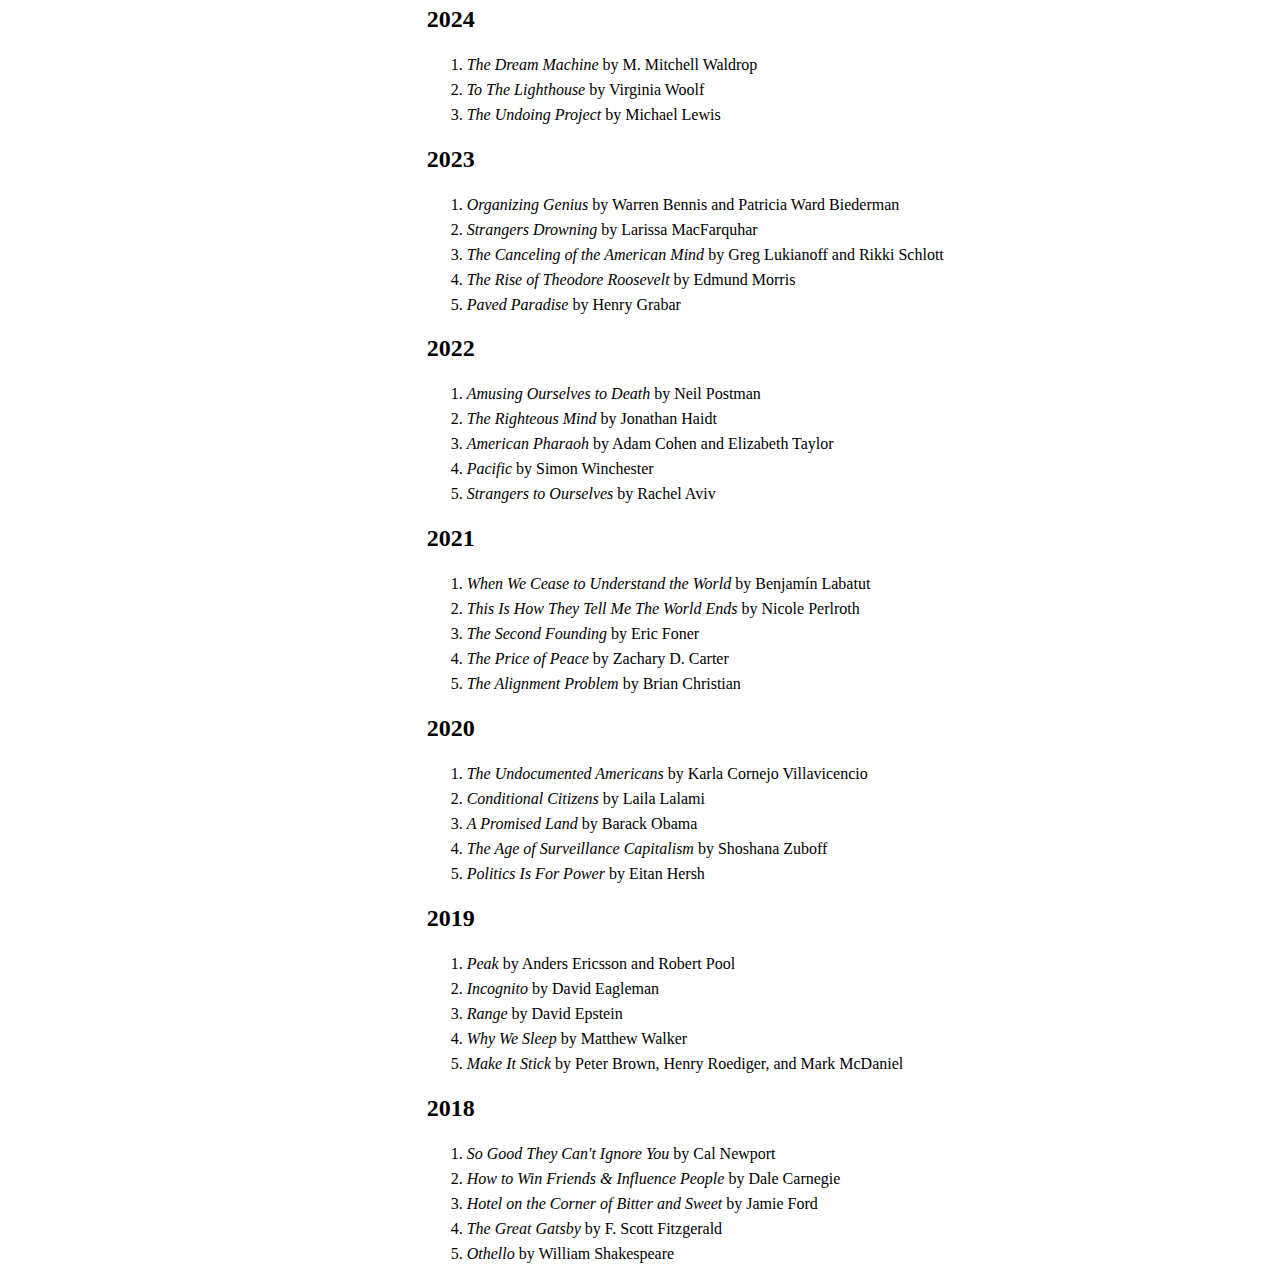
==== books.html @ 9fc59693 "Add research page, clarify research interests" ====
<!DOCTYPE html>
<html lang="en">
<head>
    <meta charset="UTF-8">
    <link rel="stylesheet" href="styles/index.css">
    <meta name="viewport" content="width=device-width, initial-scale=1.0">
    <title>Alex Dean</title>
</head>

<body>
    
    <div class="front-page">
        <div class="page-navigation">
            <a href="books.html">Books</a> <br/>
            <a href="engineering.html">Engineering</a> <br/>
            <a href="research.html">Research</a>
        </div>
    
        <div class="page-description">
            <h1>Alex Dean</h1>
            <a href="index.html">Back</a>
        
            <p>There's nothing quite like a book that changes how you see the world. There's 
                nothing quite like perceiving life through some unspoken lens, and then having 
                some elegant idea change that perception. Books like that are the stuff of magic.
            </p>

            <p>The purpose of this page is to serve as a resource for others hoping to be 
                transformed. For each year, I selected the top five books (from the roughly 
                40 to 50 books I typically get through) that have influenced me the most. While 
                my selections are susceptible to my inherent biases of what is important, as well 
                as my prevailing interests and attitudes of the time, I hope this page will be 
                useful for others willing to indulge their curiosities to the furthest extent.
            </p>
            
            <hr>

            <h2>2024</h2>
            <ol>
                <li><i>The Dream Machine</i> by M. Mitchell Waldrop</li> 
                <li><i>To The Lighthouse</i> by Virginia Woolf</li> 
                <li><i>The Undoing Project</i> by Michael Lewis</li> 
            </ol>

            <h2>2023</h2>
            <ol>
                <li><i>Organizing Genius</i> by Warren Bennis and Patricia Ward Biederman</li> 
                <li><i>Strangers Drowning</i> by Larissa MacFarquhar</li> 
                <li><i>The Canceling of the American Mind</i> by Greg Lukianoff and Rikki Schlott</li>
                <li><i>The Rise of Theodore Roosevelt</i> by Edmund Morris</li>
                <li><i>Paved Paradise</i> by Henry Grabar</li>
            </ol>

            <h2>2022</h2>
            <ol>
                <li><i>Amusing Ourselves to Death</i> by Neil Postman</li> 
                <li><i>The Righteous Mind</i> by Jonathan Haidt</li>
                <li><i>American Pharaoh</i> by Adam Cohen and Elizabeth Taylor</li>
                <li><i>Pacific</i> by Simon Winchester</li>
                <li><i>Strangers to Ourselves</i> by Rachel Aviv</li>
            </ol>

            <h2>2021</h2>
            <ol>
                <li><i>When We Cease to Understand the World</i> by Benjamín Labatut</li> 
                <li><i>This Is How They Tell Me The World Ends</i> by Nicole Perlroth</li>
                <li><i>The Second Founding</i> by Eric Foner</li>
                <li><i>The Price of Peace</i> by Zachary D. Carter</li>
                <li><i>The Alignment Problem</i> by Brian Christian</li>
            </ol>

            <h2>2020</h2>
            <ol>
                <li><i>The Undocumented Americans</i> by Karla Cornejo Villavicencio</li> 
                <li><i>Conditional Citizens</i> by Laila Lalami</li>
                <li><i>A Promised Land</i> by Barack Obama</li>
                <li><i>The Age of Surveillance Capitalism</i> by Shoshana Zuboff</li>
                <li><i>Politics Is For Power</i> by Eitan Hersh</li>
            </ol>

            <h2>2019</h2>
            <ol>
                <li><i>Peak</i> by Anders Ericsson and Robert Pool</li>
                <li><i>Incognito</i> by David Eagleman</li>
                <li><i>Range</i> by David Epstein</li>
                <li><i>Why We Sleep</i> by Matthew Walker</li>
                <li><i>Make It Stick</i> by Peter Brown, Henry Roediger, and Mark McDaniel</li>
            </ol>

            <h2>2018</h2>
            <ol>
                <li><i>So Good They Can't Ignore You</i> by Cal Newport</li> 
                <li><i>How to Win Friends & Influence People</i> by Dale Carnegie</li>
                <li><i>Hotel on the Corner of Bitter and Sweet</i> by Jamie Ford</li>
                <li><i>The Great Gatsby</i> by F. Scott Fitzgerald</li>
                <li><i>Othello</i> by William Shakespeare</li>
            </ol>
        </div>
    </div>
</body>
</html>
---- styles/index.css ----
.front-page {
    position: absolute;
    left: 50%;
    top: 50%;
    -webkit-transform: translate(-50%, -50%);
    transform: translate(-50%, -50%);
    line-height: 25px;
    display: flex;
}

.page-description {
    flex: 5;
}

.page-navigation {
    padding-top: 2.5%;
    flex: 1;
}
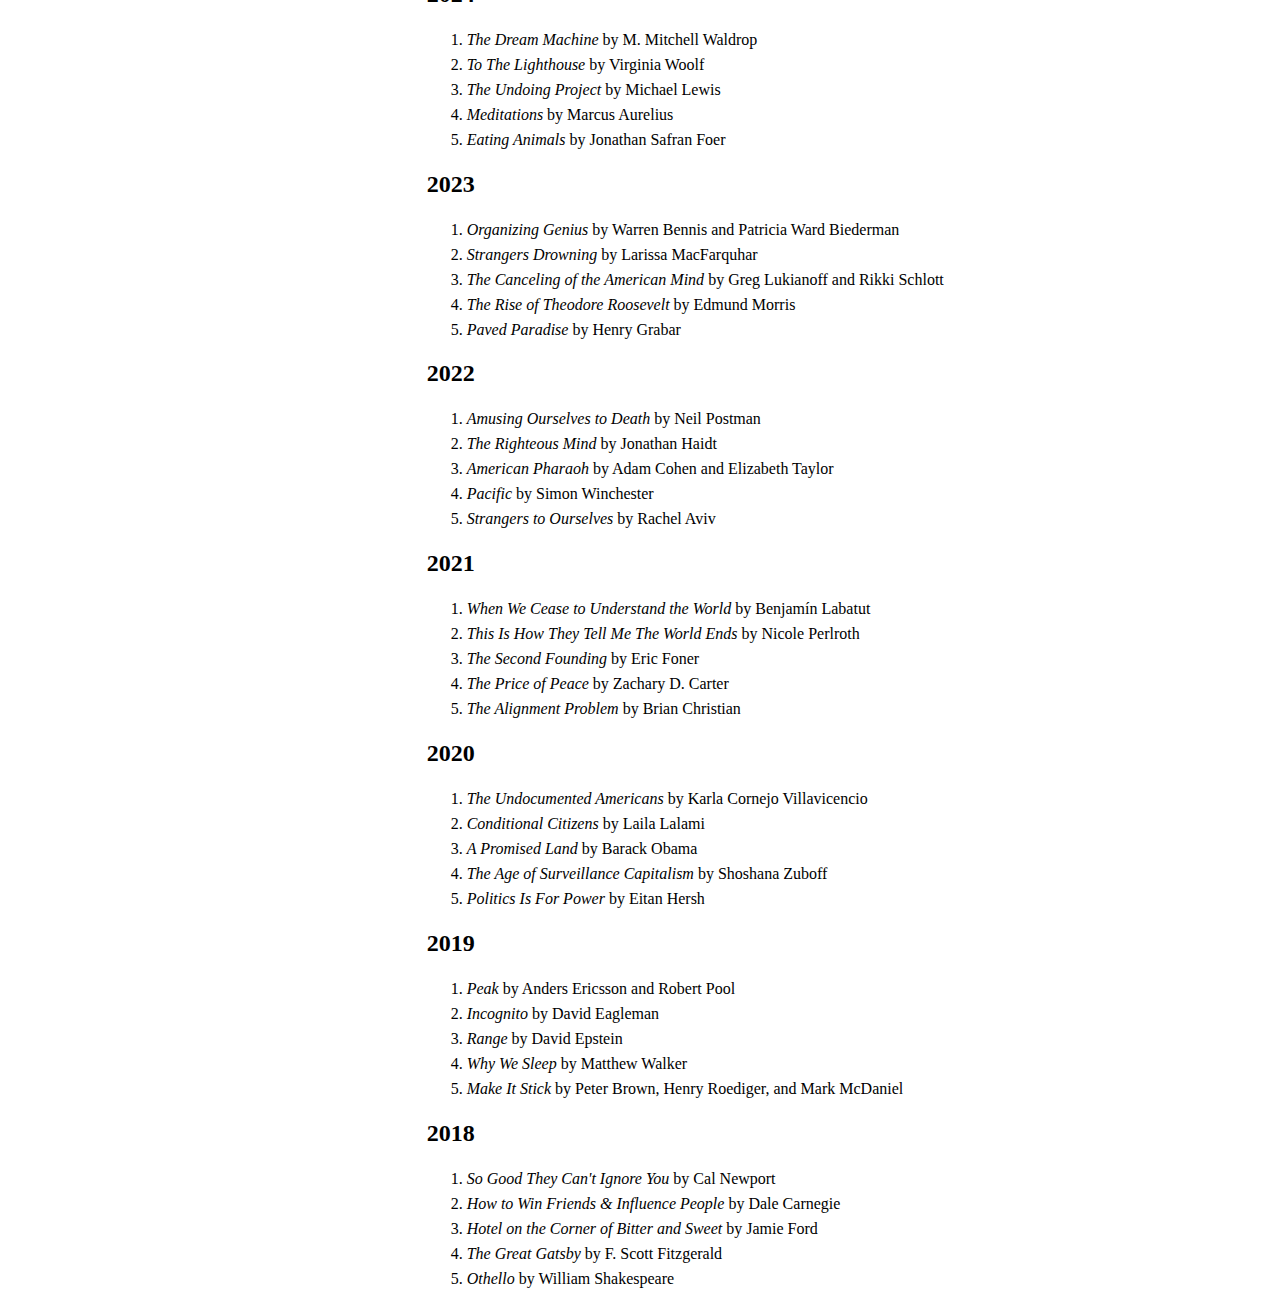
==== commit 5edf2ed7: "Add 2024 books" ====
--- a/books.html
+++ b/books.html
@@ -20,17 +20,19 @@
             <h1>Alex Dean</h1>
             <a href="index.html">Back</a>
         
-            <p>There's nothing quite like a book that changes how you see the world. There's 
+            <p>
+                There's nothing quite like a book that changes how you see the world. There's 
                 nothing quite like perceiving life through some unspoken lens, and then having 
                 some elegant idea change that perception. Books like that are the stuff of magic.
             </p>
 
-            <p>The purpose of this page is to serve as a resource for others hoping to be 
-                transformed. For each year, I selected the top five books (from the roughly 
-                40 to 50 books I typically get through) that have influenced me the most. While 
-                my selections are susceptible to my inherent biases of what is important, as well 
-                as my prevailing interests and attitudes of the time, I hope this page will be 
-                useful for others willing to indulge their curiosities to the furthest extent.
+            <p>
+                The purpose of this page is to serve as a resource for others hoping to be 
+                transformed. For each year, I selected the top five books that have influenced me 
+                the most. While my selections are susceptible to my inherent biases of what is 
+                important, as well as my prevailing interests and attitudes of the time, I hope 
+                this page will be useful for others willing to indulge their curiosities to the 
+                furthest extent.
             </p>
             
             <hr>
@@ -40,6 +42,8 @@
                 <li><i>The Dream Machine</i> by M. Mitchell Waldrop</li> 
                 <li><i>To The Lighthouse</i> by Virginia Woolf</li> 
                 <li><i>The Undoing Project</i> by Michael Lewis</li> 
+                <li><i>Meditations</i> by Marcus Aurelius</li>
+                <li><i>Eating Animals</i> by Jonathan Safran Foer</li>
             </ol>
 
             <h2>2023</h2>
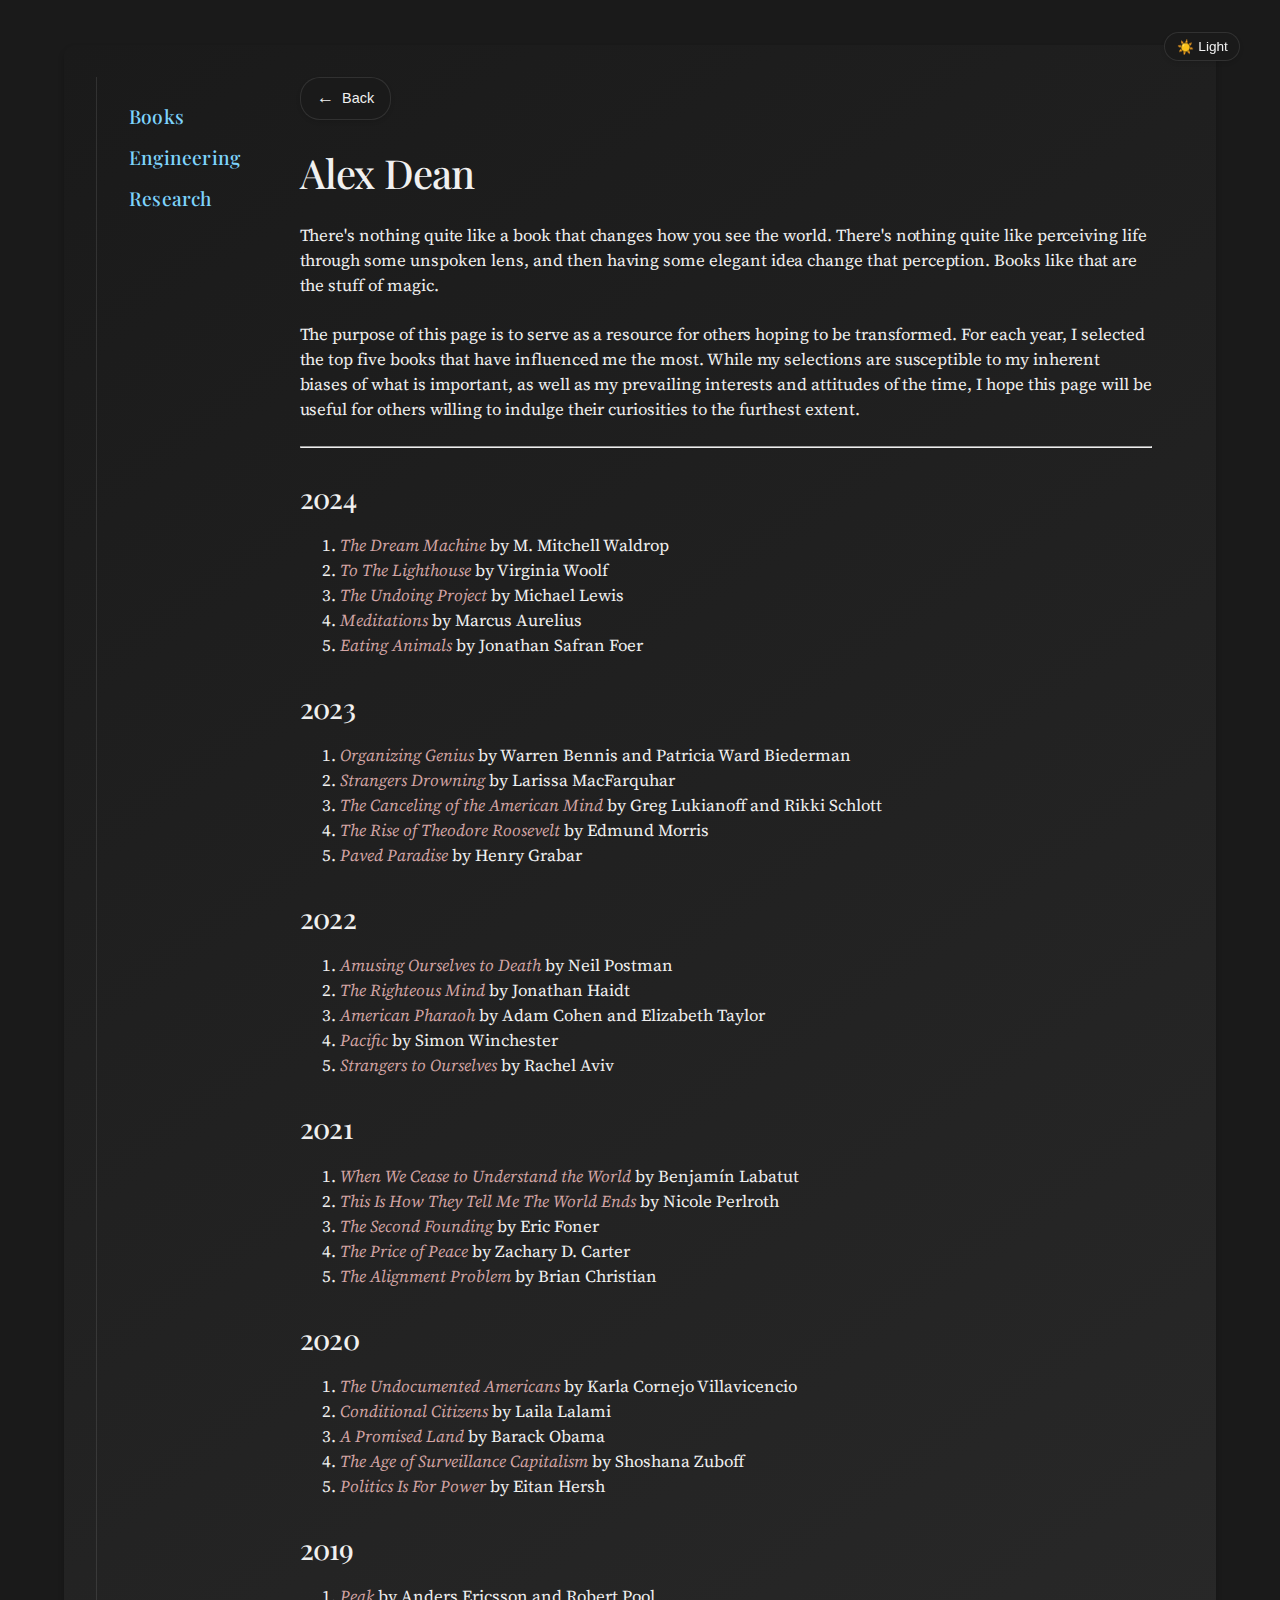
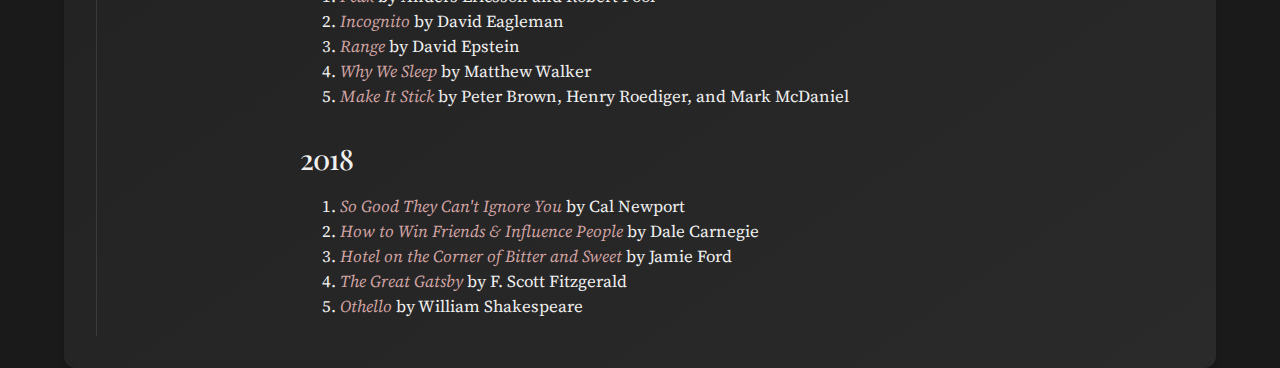
==== commit e12b33f4: "Overhaul website styling and interactivity" ====
--- a/books.html
+++ b/books.html
@@ -5,9 +5,24 @@
     <link rel="stylesheet" href="styles/index.css">
     <meta name="viewport" content="width=device-width, initial-scale=1.0">
     <title>Alex Dean</title>
+
+    <script src="scripts/theme.js"></script>
+    <script src="scripts/mobile-nav.js"></script>
 </head>
 
 <body>
+    <button class="mobile-nav-toggle" aria-label="Toggle navigation menu">
+        <span></span>
+        <span></span>
+        <span></span>
+    </button>
+    
+    <div class="mobile-menu">
+        <a href="index.html">Home</a>
+        <a href="books.html">Books</a>
+        <a href="engineering.html">Engineering</a>
+        <a href="research.html">Research</a>
+    </div>
     
     <div class="front-page">
         <div class="page-navigation">
@@ -17,9 +32,14 @@
         </div>
     
         <div class="page-description">
+            <div class="back-navigation">
+                <a href="index.html" class="back-button">
+                    <span class="back-arrow">←</span>
+                    <span class="back-text">Back</span>
+                </a>
+            </div>
             <h1>Alex Dean</h1>
-            <a href="index.html">Back</a>
-        
+
             <p>
                 There's nothing quite like a book that changes how you see the world. There's 
                 nothing quite like perceiving life through some unspoken lens, and then having 
--- a/styles/index.css
+++ b/styles/index.css
@@ -1,18 +1,341 @@
+/* ==========================================================================
+   1. Imports andRoot Variables
+   ========================================================================== */
+@import url('https://fonts.googleapis.com/css2?family=Playfair+Display:wght@500;600&family=Source+Serif+Pro:wght@400;500&display=swap');
+
+:root {
+    /* Dark theme (default) */
+    --bg-color: #1a1a1a;
+    --text-color: #f0f0f0;
+    --bg-gradient-from: #1a1a1a;
+    --bg-gradient-to: #2a2a2a;
+    --link-color: #7dd3fc;
+    --link-hover-color: #38bdf8;
+    --border-color: rgba(255, 255, 255, 0.1);
+}
+
+:root[data-theme="light"] {
+    --bg-color: #ffffff;
+    --text-color: #1a1a1a;
+    --bg-gradient-from: #ffffff;
+    --bg-gradient-to: #f0f0f0;
+    --link-color: #0066cc;
+    --link-hover-color: #0044aa;
+    --border-color: rgba(0, 0, 0, 0.1);
+}
+
+/* ==========================================================================
+   2. Base Styles
+   ========================================================================== */
+body {
+    background-color: var(--bg-color);
+    color: var(--text-color);
+    font-family: 'Source Serif Pro', Georgia, serif;
+    line-height: 1.8;
+    -webkit-font-smoothing: antialiased;
+    -moz-osx-font-smoothing: grayscale;
+    font-weight: 400;
+    font-size: 1.05rem;
+}
+
+* {
+    transition: background-color 0.3s ease, color 0.3s ease;
+}
+
+/* ==========================================================================
+   3. Typography
+   ========================================================================== */
+h1, h2, h3, h4, h5, h6 {
+    font-family: 'Playfair Display', Georgia, serif;
+    color: var(--text-color);
+    margin-bottom: 1rem;
+    font-weight: 500;
+    letter-spacing: -0.02em;
+    line-height: 1.3;
+}
+
+h1 {
+    font-size: 2.5rem;
+    margin-bottom: 1.5rem;
+}
+
+h2 {
+    font-size: 1.75rem;
+    margin-top: 2rem;
+}
+
+p {
+    margin-bottom: 1.5rem;
+    letter-spacing: -0.003em;
+}
+
+/* ==========================================================================
+   4. Layout
+   ========================================================================== */
 .front-page {
-    position: absolute;
-    left: 50%;
-    top: 50%;
-    -webkit-transform: translate(-50%, -50%);
-    transform: translate(-50%, -50%);
-    line-height: 25px;
-    display: flex;
-}
-
-.page-description {
-    flex: 5;
-}
-
+    background: linear-gradient(145deg, var(--bg-gradient-from) 0%, var(--bg-gradient-to) 100%);
+    padding: 2rem;
+    border-radius: 12px;
+    box-shadow: 0 4px 6px rgba(0, 0, 0, 0.2);
+}
+
+@media screen and (min-width: 640px) {
+    .front-page {
+        position: absolute;
+        left: 50%;
+        top: 5%;
+        transform: translate(-50%, 0%);
+        line-height: 25px;
+        display: flex;
+        max-width: 1200px;
+        width: 90%;
+    }
+
+    .page-description {
+        flex: 5;
+        padding-right: 2rem;
+    }
+}
+
+/* ==========================================================================
+   5. Navigation
+   ========================================================================== */
 .page-navigation {
     padding-top: 2.5%;
     flex: 1;
 }
+
+.page-navigation a {
+    font-family: 'Playfair Display', Georgia, serif;
+    font-size: 1.2rem;
+    font-weight: 500;
+    letter-spacing: 0.01em;
+    margin-bottom: 1rem;
+    display: inline-block;
+    transition: all 0.2s ease;
+}
+
+.page-navigation a:hover {
+    transform: translateX(3px);
+    text-decoration: none;
+    background-color: rgba(255, 255, 255, 0.1);
+}
+
+@media screen and (min-width: 640px) {
+    .page-navigation {
+        border-left: 1px solid var(--border-color);
+        padding-left: 2rem;
+    }
+}
+
+/* ==========================================================================
+   6. Links and Buttons
+   ========================================================================== */
+a {
+    color: var(--link-color);
+    text-decoration: none;
+    transition: color 0.2s ease;
+}
+
+a:hover {
+    color: var(--link-hover-color);
+    text-decoration: underline;
+}
+
+/* Theme Toggle Button */
+.theme-toggle {
+    position: fixed;
+    top: 2rem;
+    right: 2.5rem;
+    padding: 0.35rem 0.7rem;
+    border-radius: 20px;
+    border: 1px solid var(--border-color);
+    background-color: var(--bg-color);
+    color: var(--text-color);
+    cursor: pointer;
+    transition: transform 0.3s ease, background-color 0.3s ease, color 0.3s ease;
+    z-index: 1000;
+    font-size: 0.85rem;
+    box-shadow: 0 2px 4px rgba(0, 0, 0, 0.1);
+    display: flex;
+    align-items: center;
+    gap: 0.3rem;
+    font-family: 'Inter', -apple-system, BlinkMacSystemFont, 'Segoe UI', Roboto, sans-serif;
+    transform: translateY(0);
+}
+
+.theme-toggle:hover {
+    background-color: var(--link-color);
+    color: var(--bg-color);
+    transform: translateY(-1px);
+}
+
+/* Back Button */
+.back-button {
+    display: inline-flex;
+    align-items: center;
+    padding: 0.5rem 1rem;
+    border-radius: 20px;
+    background-color: var(--bg-gradient-from);
+    border: 1px solid var(--border-color);
+    color: var(--text-color) !important;
+    text-decoration: none;
+    transition: all 0.2s ease;
+    font-size: 0.9rem;
+    box-shadow: 0 2px 4px rgba(0, 0, 0, 0.1);
+    font-family: 'Inter', sans-serif;
+    font-weight: 500;
+}
+
+.back-button:hover {
+    transform: translateX(-3px);
+    background-color: var(--bg-gradient-to);
+    text-decoration: none !important;
+}
+
+.back-arrow {
+    margin-right: 0.5rem;
+    font-size: 1.1rem;
+    line-height: 1;
+    position: relative;
+    top: -1px;
+}
+
+/* ==========================================================================
+   7. Mobile Navigation
+   ========================================================================== */
+.mobile-nav-toggle {
+    display: none;
+    position: fixed;
+    top: 1.2rem;
+    left: 1.2rem;
+    z-index: 1001;
+    background: none;
+    border: none;
+    padding: 0.5rem;
+    cursor: pointer;
+    color: var(--text-color);
+    transition: transform 0.3s ease;
+    transform: translateY(0);
+}
+
+.mobile-nav-toggle span {
+    display: block;
+    width: 24px;
+    height: 2px;
+    margin: 5px 0;
+    background: var(--text-color);
+    transition: all 0.3s ease;
+}
+
+.mobile-menu {
+    position: fixed;
+    top: 0;
+    left: -100%;
+    width: 80%;
+    max-width: 300px;
+    height: 100vh;
+    background: var(--bg-gradient-from);
+    padding: 4rem 1.5rem;
+    transition: left 0.3s ease;
+    z-index: 1000;
+    box-shadow: 2px 0 5px rgba(0, 0, 0, 0.1);
+}
+
+.mobile-menu.active {
+    left: 0;
+    position: fixed;
+    top: 0;
+    z-index: 1003;
+}
+
+.mobile-menu a {
+    display: block;
+    padding: 1rem 0;
+    color: var(--text-color);
+    text-decoration: none;
+    font-family: 'Playfair Display', Georgia, serif;
+    font-size: 1.3rem;
+    font-weight: 500;
+    letter-spacing: 0.01em;
+    transition: all 0.2s ease;
+}
+
+.mobile-menu a:hover {
+    color: var(--link-color);
+    transform: translateX(3px);
+}
+
+/* ==========================================================================
+   8. Media Queries
+   ========================================================================== */
+/* Mobile and Tablet */
+@media screen and (max-width: 768px) {
+    .front-page {
+        margin-top: 0;
+        padding: 3.5rem 1.5rem 1.5rem;
+        position: relative;
+    }
+
+    .mobile-nav-toggle {
+        position: absolute;
+        top: 1rem;
+        left: 1rem;
+        display: block;
+    }
+
+    .theme-toggle {
+        position: absolute;
+        top: 1rem;
+        right: 1rem;
+        padding: 0.3rem 0.6rem;
+        font-size: 0.8rem;
+        z-index: 1002;
+    }
+
+    .page-navigation {
+        display: none;
+    }
+}
+
+/* iPhone XR/similar sizes */
+@media screen and (max-width: 414px) {
+    .front-page {
+        padding: 3rem 1rem 1rem;
+        border-radius: 12px;
+    }
+
+    .mobile-nav-toggle {
+        top: 0.8rem;
+        left: 0.8rem;
+    }
+
+    .theme-toggle {
+        top: 0.8rem;
+        right: 0.8rem;
+    }
+}
+
+/* Laptop screens (13-14 inch) */
+@media screen and (min-width: 1024px) and (max-width: 1440px) {
+    .front-page {
+        width: 85%;
+        max-width: 1100px;
+    }
+}
+
+/* Book title styling */
+.page-description ol i {
+    color: #d4a5a5;  /* Soft rose for dark mode */
+    transition: color 0.2s ease;
+}
+
+/* Adjust book title color for light mode */
+:root[data-theme="light"] .page-description ol i {
+    color: #9e4244;  /* Deep rose for light mode */
+}
+
+/* Optional hover effect */
+.page-description ol i:hover {
+    color: var(--link-color);
+}
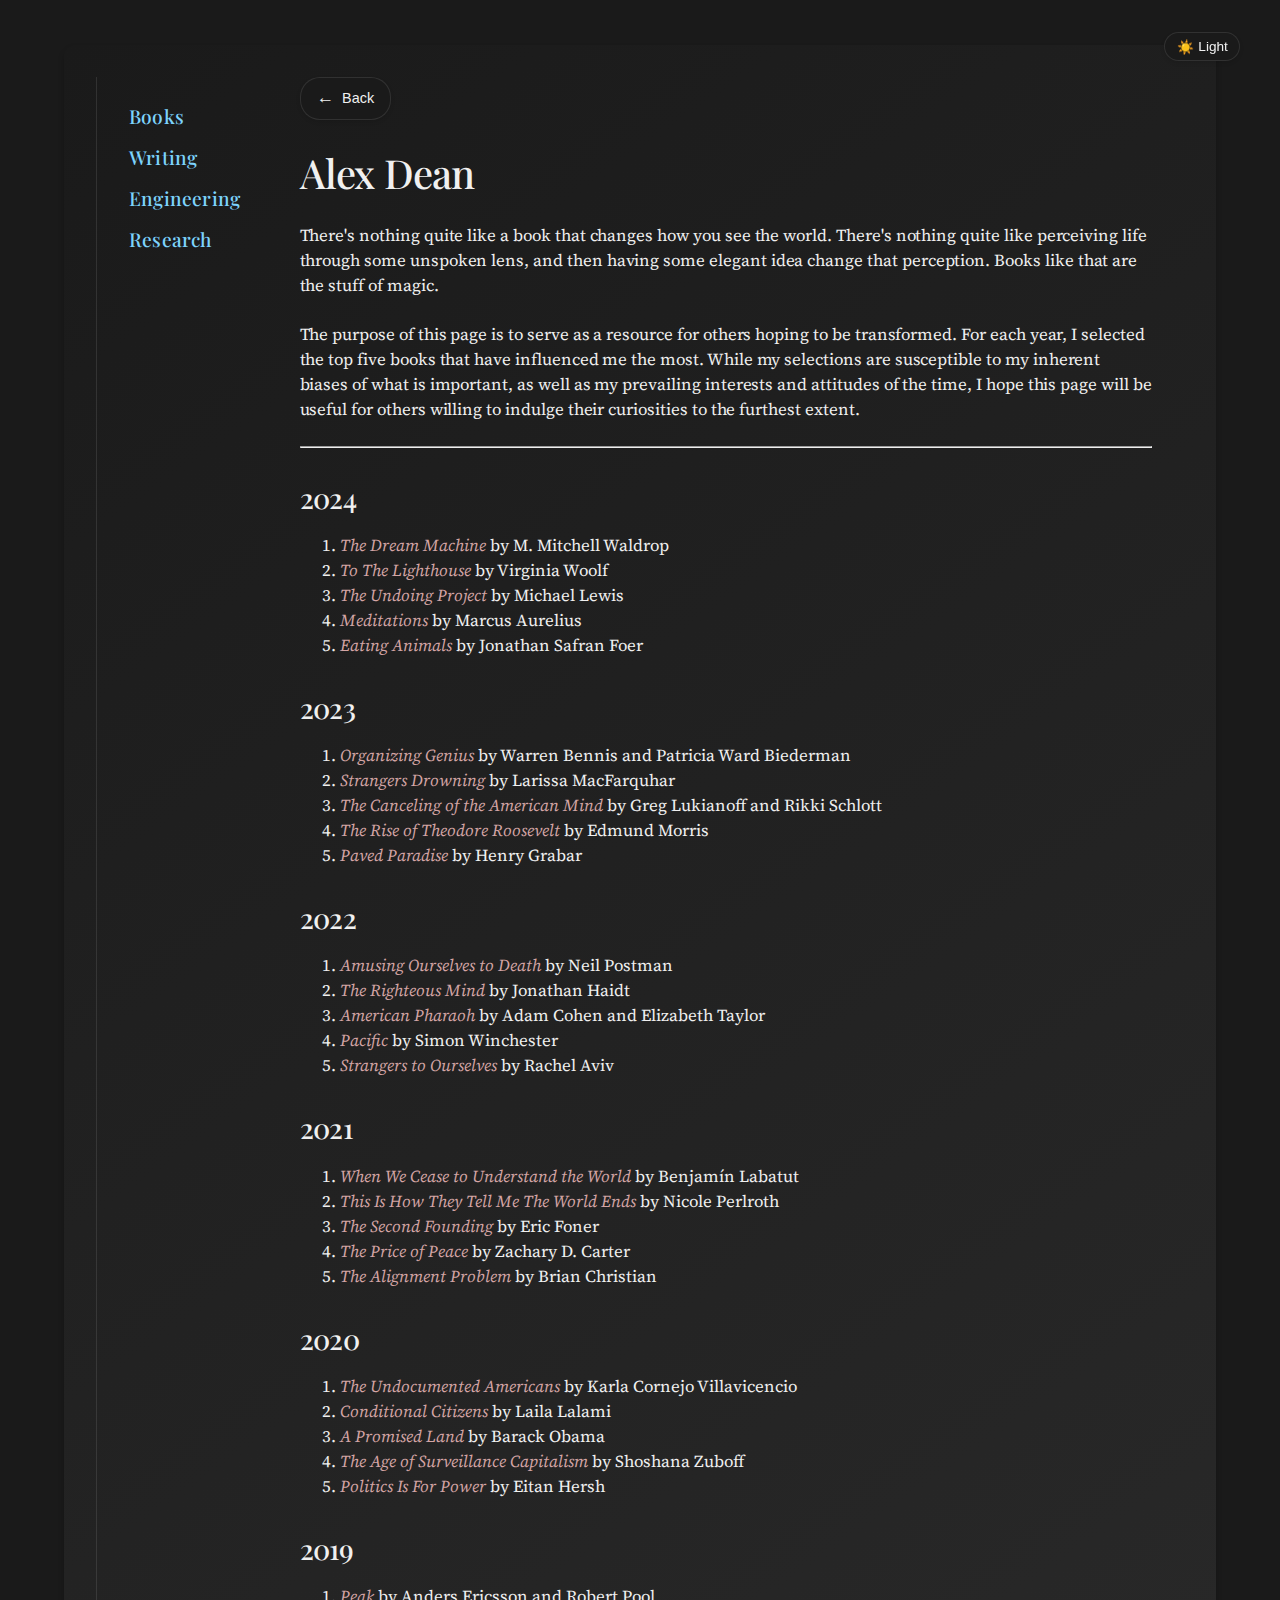
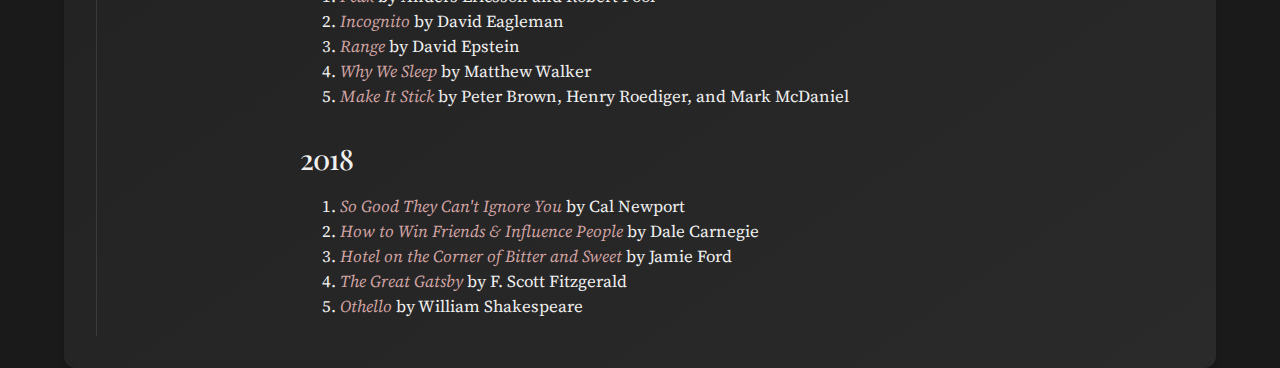
==== commit 7abcb6c3: "Add work description and writing link" ====
--- a/books.html
+++ b/books.html
@@ -2,6 +2,15 @@
 <html lang="en">
 <head>
     <meta charset="UTF-8">
+    <!-- Google tag (gtag.js) -->
+    <script async src="https://www.googletagmanager.com/gtag/js?id=G-P8VCZCBFCN"></script>
+    <script>
+      window.dataLayer = window.dataLayer || [];
+      function gtag(){dataLayer.push(arguments);}
+      gtag('js', new Date());
+
+      gtag('config', 'G-P8VCZCBFCN');
+    </script>
     <link rel="stylesheet" href="styles/index.css">
     <meta name="viewport" content="width=device-width, initial-scale=1.0">
     <title>Alex Dean</title>
@@ -20,6 +29,7 @@
     <div class="mobile-menu">
         <a href="index.html">Home</a>
         <a href="books.html">Books</a>
+        <a href="https://alexdean.substack.com/">Writing</a> <br/>
         <a href="engineering.html">Engineering</a>
         <a href="research.html">Research</a>
     </div>
@@ -27,6 +37,7 @@
     <div class="front-page">
         <div class="page-navigation">
             <a href="books.html">Books</a> <br/>
+            <a href="https://alexdean.substack.com/">Writing</a> <br/>
             <a href="engineering.html">Engineering</a> <br/>
             <a href="research.html">Research</a>
         </div>
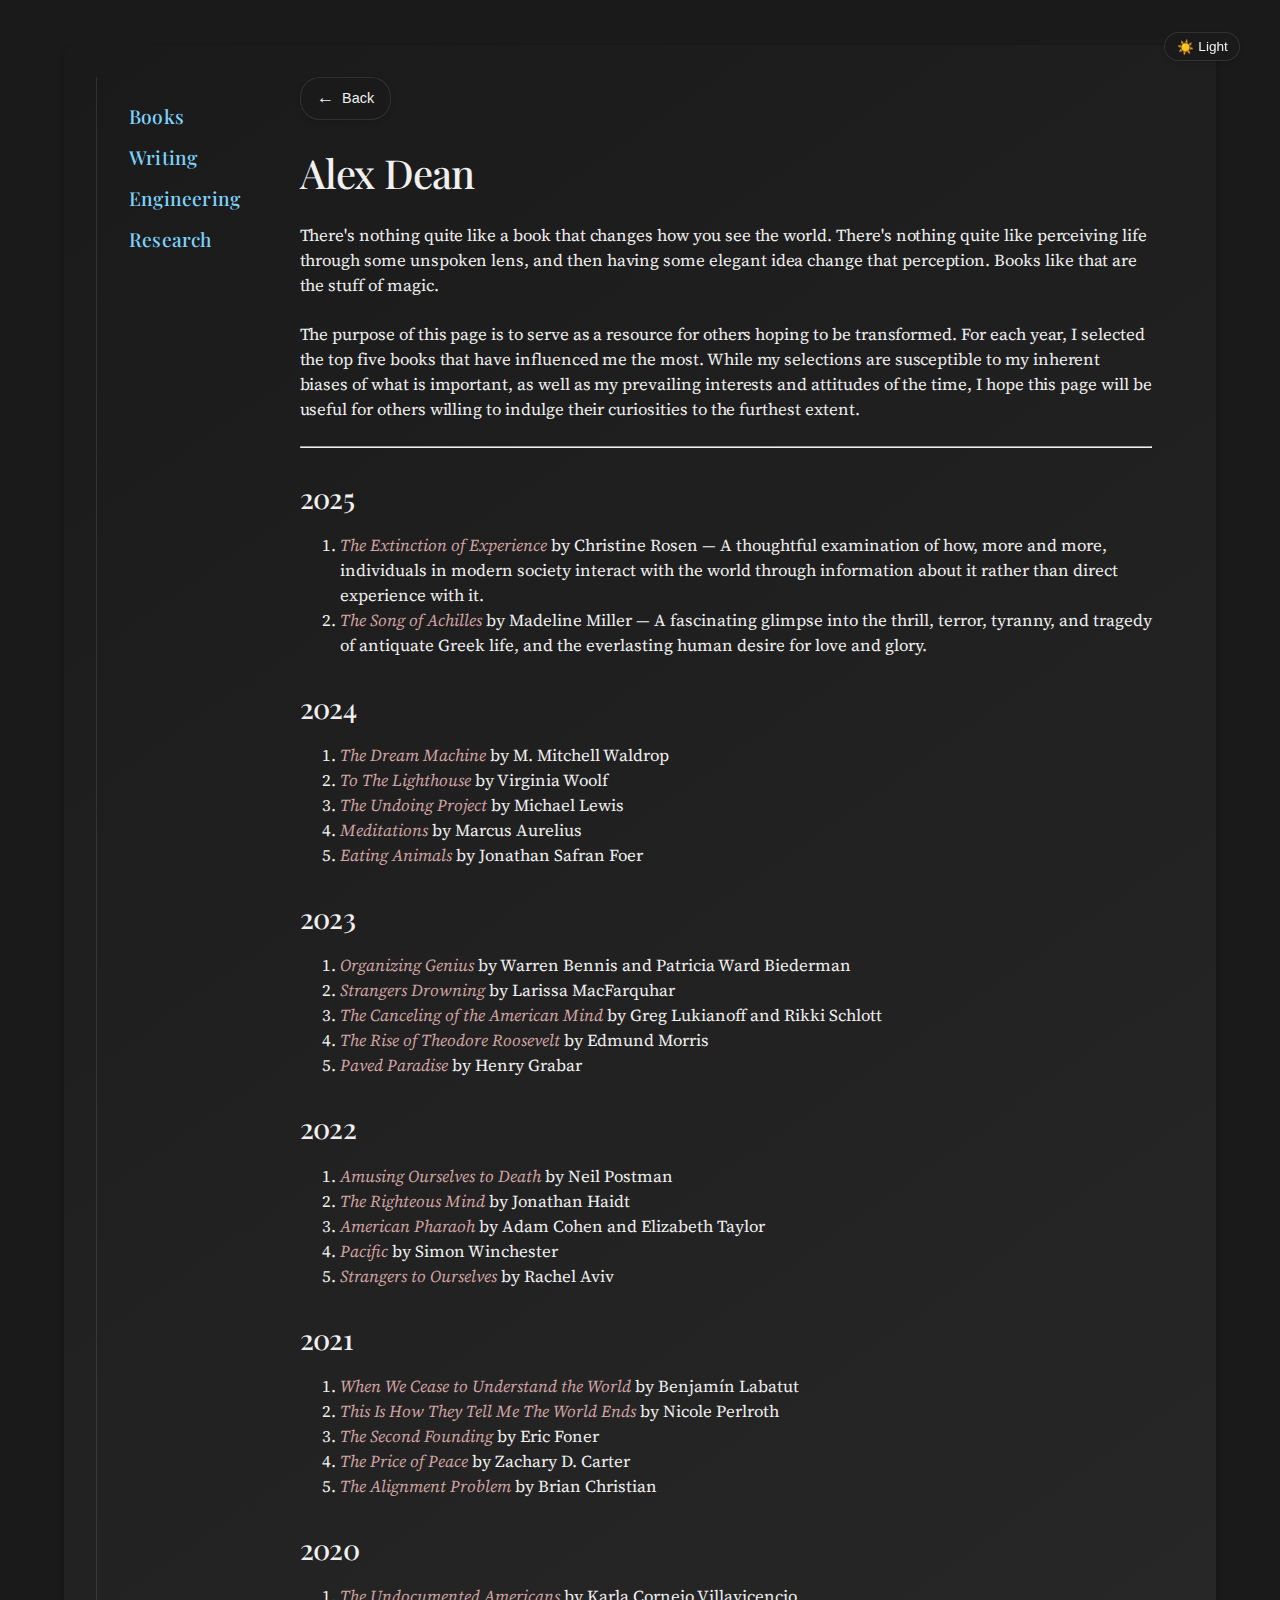
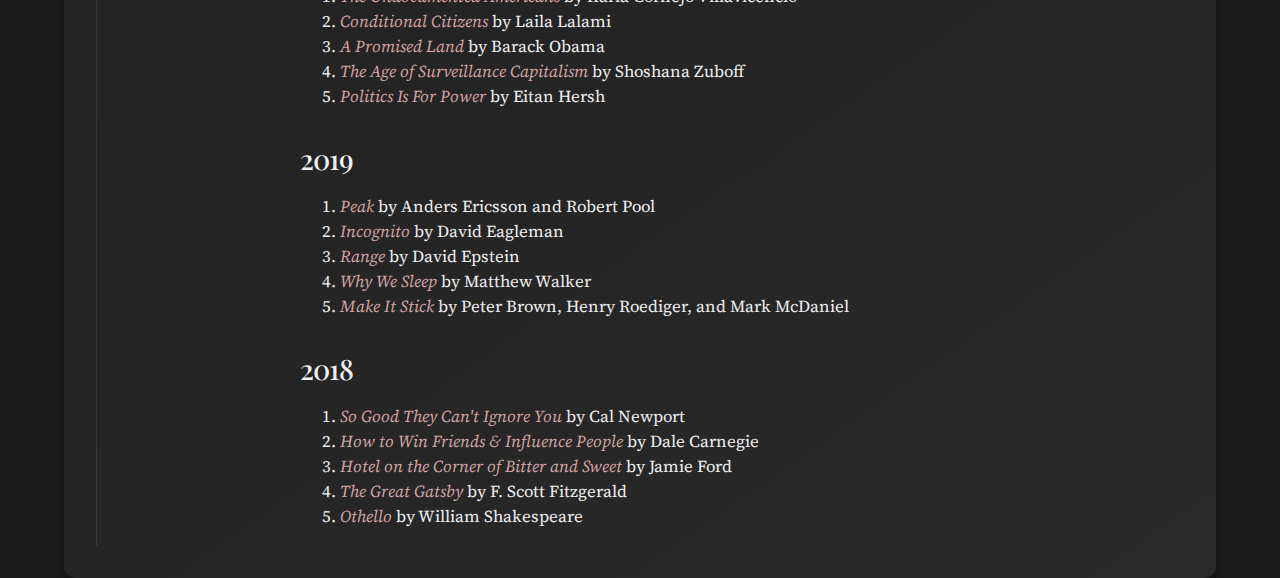
==== commit ed4556e9: "Add two 2025 books" ====
--- a/books.html
+++ b/books.html
@@ -29,7 +29,7 @@
     <div class="mobile-menu">
         <a href="index.html">Home</a>
         <a href="books.html">Books</a>
-        <a href="https://alexdean.substack.com/">Writing</a> <br/>
+        <a href="https://alexdean.substack.com/">Writing</a>
         <a href="engineering.html">Engineering</a>
         <a href="research.html">Research</a>
     </div>
@@ -67,6 +67,20 @@
             </p>
             
             <hr>
+
+            <h2>2025</h2>
+            <ol>
+                <li>
+                    <i>The Extinction of Experience</i> by Christine Rosen &mdash; A thoughtful 
+                    examination of how, more and more, individuals in modern society interact with 
+                    the world through information about it rather than direct experience with it. 
+                </li> 
+                <li>
+                    <i>The Song of Achilles</i> by Madeline Miller &mdash; A fascinating
+                    glimpse into the thrill, terror, tyranny, and tragedy of antiquate Greek 
+                    life, and the everlasting human desire for love and glory.
+                </li> 
+            </ol>
 
             <h2>2024</h2>
             <ol>
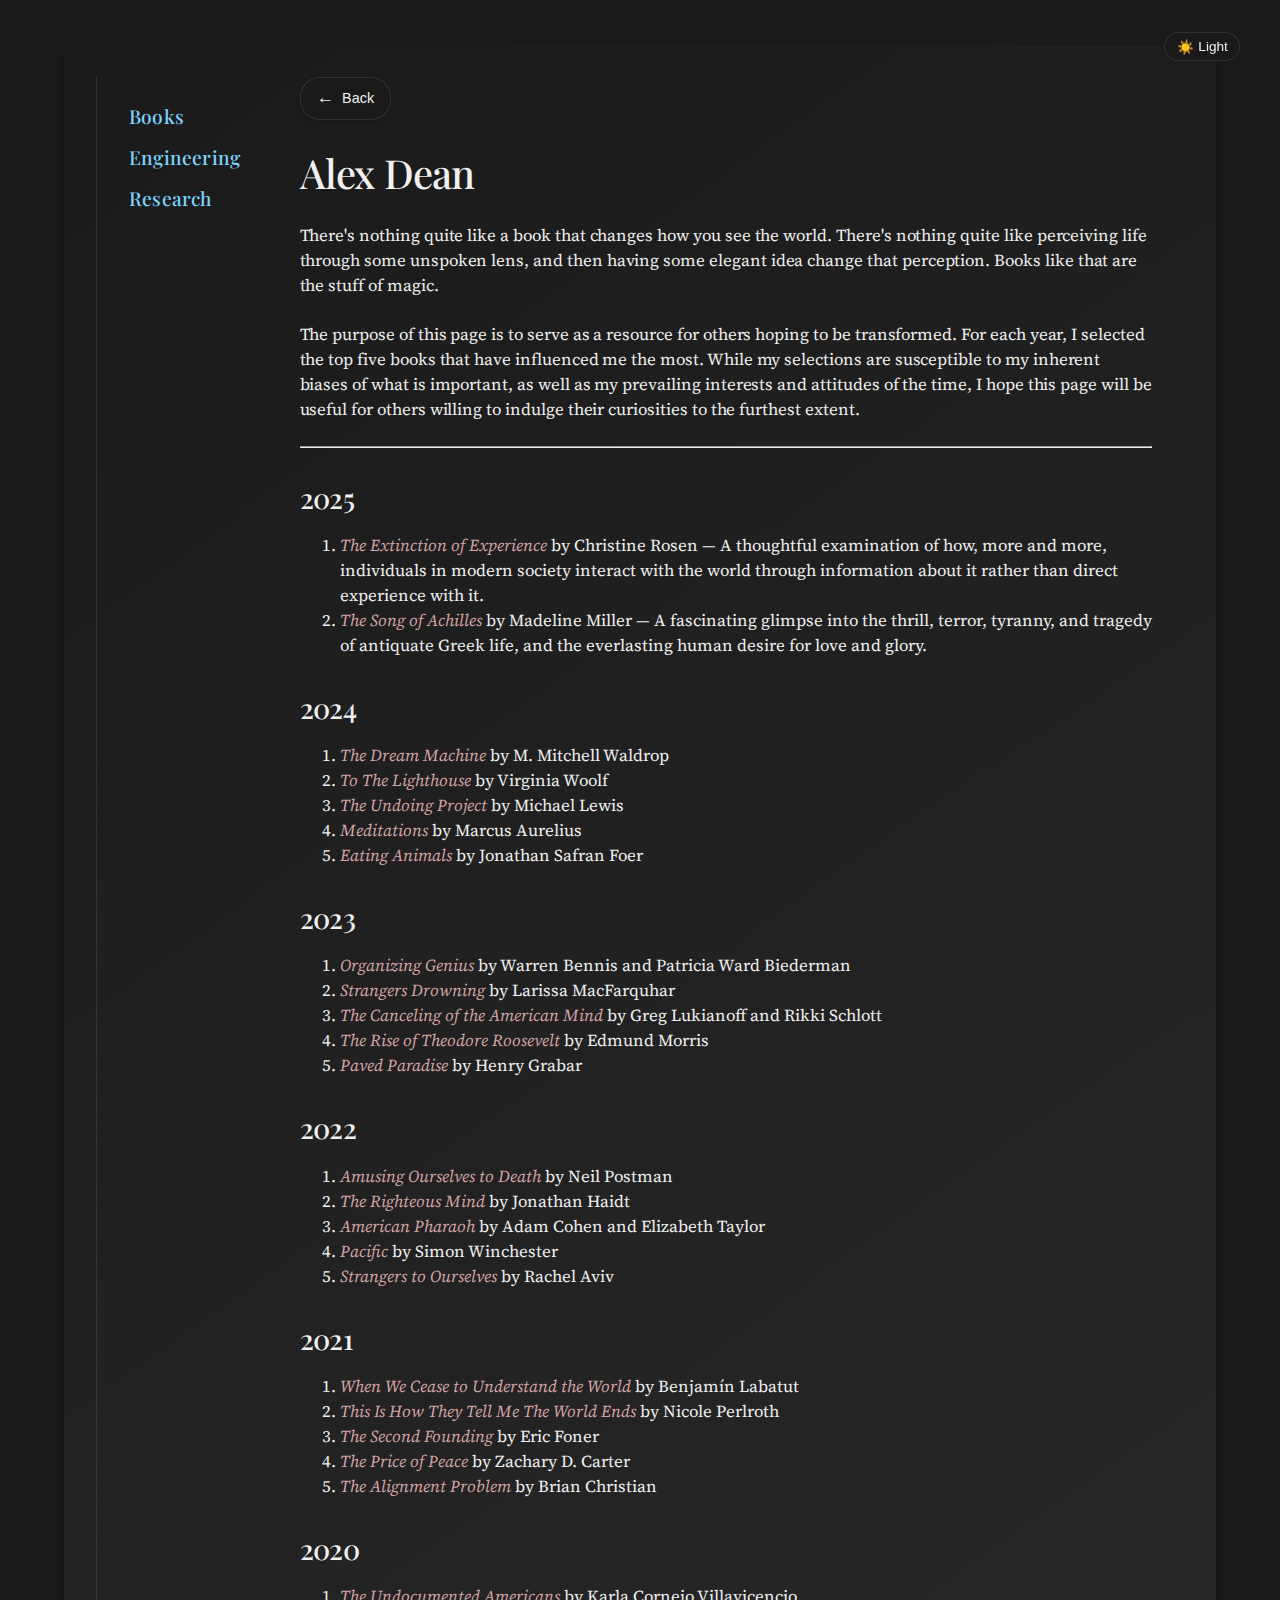
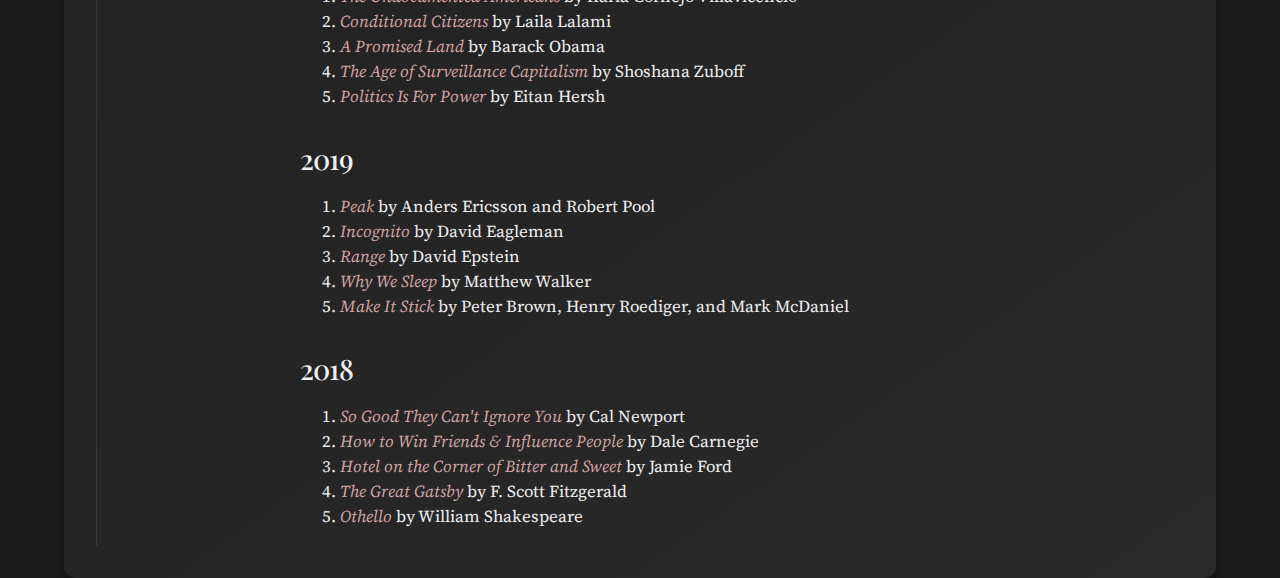
==== commit d87d3e7e: "Comment out section" ====
--- a/books.html
+++ b/books.html
@@ -29,7 +29,7 @@
     <div class="mobile-menu">
         <a href="index.html">Home</a>
         <a href="books.html">Books</a>
-        <a href="https://alexdean.substack.com/">Writing</a>
+        <!-- <a href="https://alexdean.substack.com/">Writing</a> -->
         <a href="engineering.html">Engineering</a>
         <a href="research.html">Research</a>
     </div>
@@ -37,7 +37,7 @@
     <div class="front-page">
         <div class="page-navigation">
             <a href="books.html">Books</a> <br/>
-            <a href="https://alexdean.substack.com/">Writing</a> <br/>
+            <!-- <a href="https://alexdean.substack.com/">Writing</a> <br/> -->
             <a href="engineering.html">Engineering</a> <br/>
             <a href="research.html">Research</a>
         </div>
